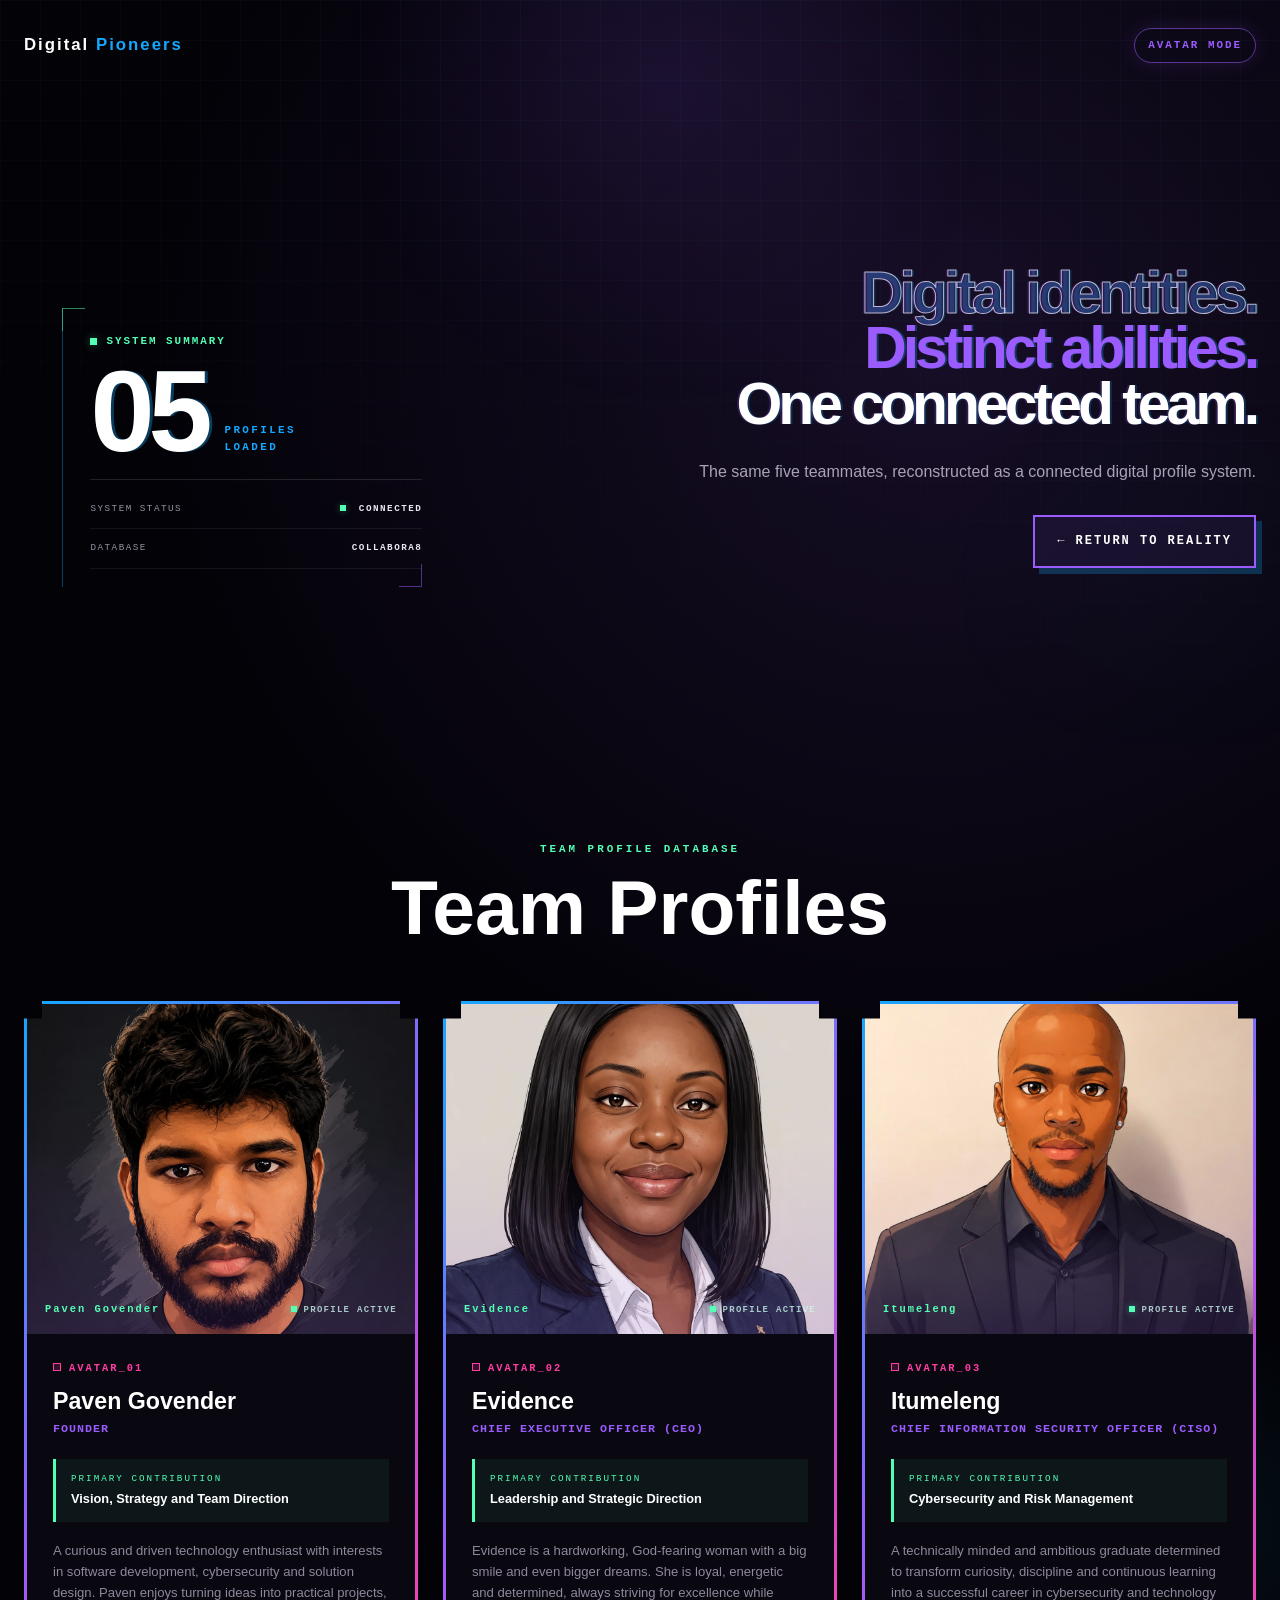
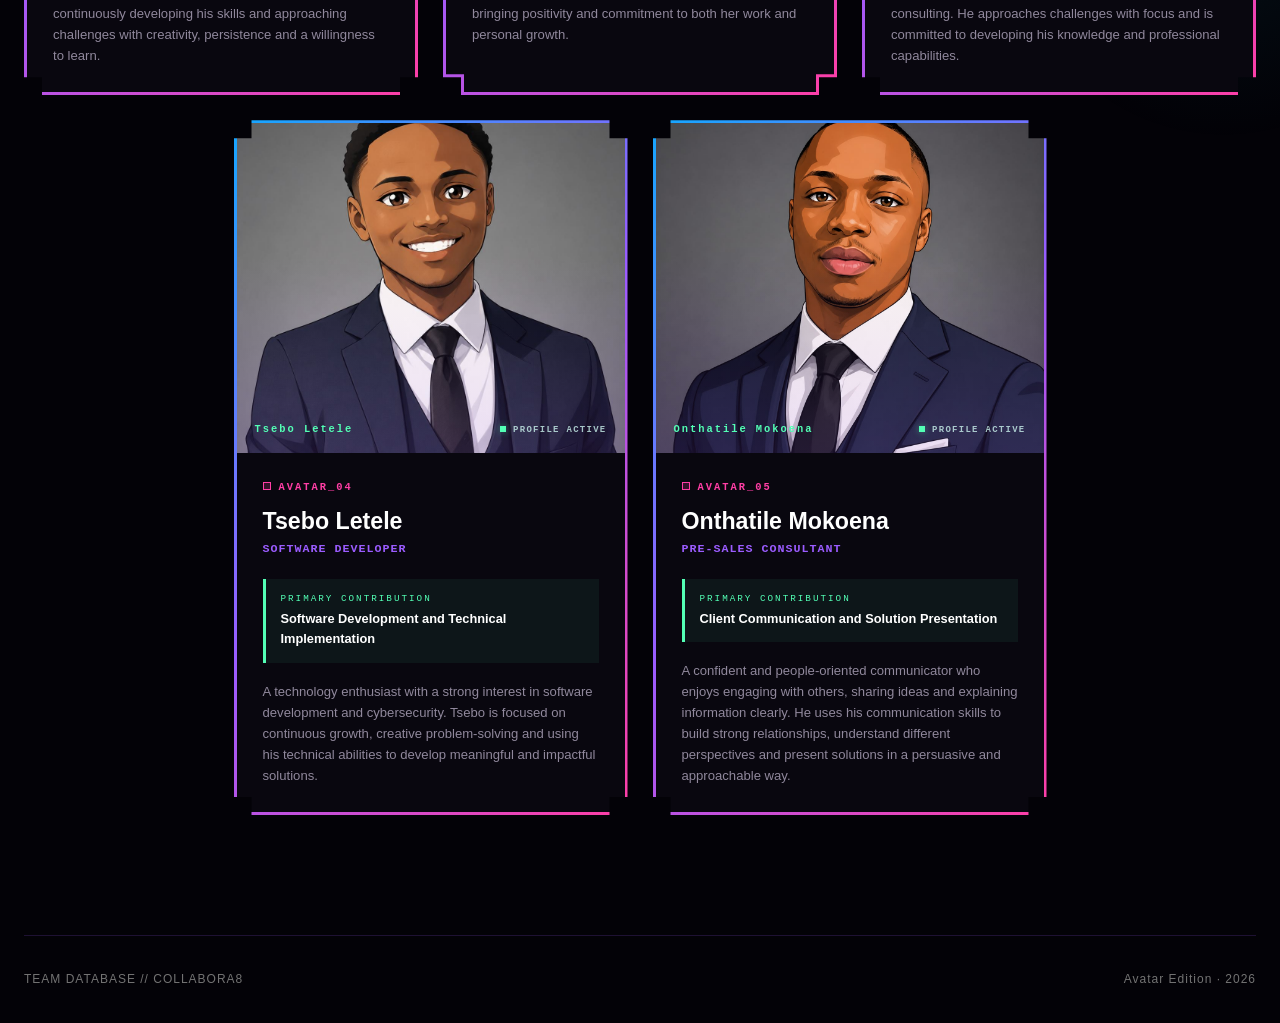
==== avatars.html @ 7c6e1146 "Add files via upload" ====
<!DOCTYPE html>
<html lang="en">
<head>
    <meta charset="UTF-8">
    <meta name="viewport" content="width=device-width, initial-scale=1.0">

    <script>
        (() => {
            document.documentElement.classList.add("js");

            try {
                const key = "collabora8:pixel-transition";
                const pending = JSON.parse(sessionStorage.getItem(key));
                const currentPath = decodeURIComponent(location.pathname)
                    .replace(/\\/g, "/")
                    .toLowerCase();
                const targetPath = decodeURIComponent(pending?.target || "")
                    .replace(/\\/g, "/")
                    .toLowerCase();
                const isFresh = Date.now() - pending.createdAt < 10000;

                if (isFresh && currentPath === targetPath) {
                    document.documentElement.classList.add("is-transition-arrival");
                }
            } catch (error) {
                // A normal page load does not need an arrival cover.
            }
        })();
    </script>

    <title>Our Team | Avatar World</title>

    <link rel="stylesheet" href="css/base.css">
    <link rel="stylesheet" href="css/avatar-team.css">
</head>

<body class="avatar-page">

    <div class="pixel-grid-background" aria-hidden="true"></div>

    <nav class="navbar avatar-navbar">
        <a class="brand" href="avatars.html">
            Digital <span>Pioneers</span>
        </a>

        <div class="mode-label avatar-mode-label">
            AVATAR MODE
        </div>
    </nav>

    <header class="avatar-hero">
        <aside class="avatar-system-panel" aria-label="Team profile system summary">
            <p class="avatar-system-text">
                <span aria-hidden="true"></span>
                SYSTEM SUMMARY
            </p>

            <div class="avatar-profile-count">
                <strong>05</strong>
                <p>PROFILES<br>LOADED</p>
            </div>

            <div class="avatar-system-records">
                <div>
                    <span>SYSTEM STATUS</span>
                    <strong>
                        <i aria-hidden="true"></i>
                        CONNECTED
                    </strong>
                </div>

                <div>
                    <span>DATABASE</span>
                    <strong>COLLABORA8</strong>
                </div>
            </div>
        </aside>

        <div class="avatar-hero-copy">
            <h1>
                <span class="avatar-heading-outline">Digital identities.</span>
                <span class="avatar-heading-colour">Distinct abilities.</span>
                <span class="avatar-heading-solid">One connected team.</span>
            </h1>

            <p class="avatar-introduction">
                The same five teammates, reconstructed as a connected digital
                profile system.
            </p>

            <a class="pixel-button page-transition" href="index.html">
                &larr; Return to Reality
            </a>
        </div>
    </header>

    <main>
        <section class="avatar-selection-section">
            <div class="selection-heading">
                <p>TEAM PROFILE DATABASE</p>
                <h2>Team Profiles</h2>
            </div>

            <div class="avatar-grid">

                <article class="avatar-card">
                    <div class="avatar-image-placeholder">
    <img
        src="images/avatars/Paven-AI.jpeg"
        alt="AI avatar of Paven Govender"
    >

    <span class="avatar-code">Paven Govender</span>
    <span class="avatar-status">Profile Active</span>
</div>

                    <div class="avatar-information">
                        <p class="player-number">AVATAR_01</p>
                        <h3>Paven Govender</h3>
                        <p class="avatar-role">Founder</p>

                        <div class="ability">
                            <span>PRIMARY CONTRIBUTION</span>
                            <strong>Vision, Strategy and Team Direction</strong>
                        </div>

                        <p class="avatar-description">
                            A curious and driven technology enthusiast with interests in
                            software development, cybersecurity and solution design. Paven
                            enjoys turning ideas into practical projects, continuously
                            developing his skills and approaching challenges with creativity,
                            persistence and a willingness to learn.
                        </p>
                    </div>
                </article>

                <article class="avatar-card">
                    <div class="avatar-image-placeholder">
    <img
        src="images/avatars/Evidence-AI.jpeg"
        alt="AI avatar of Evidence"
    >

    <span class="avatar-code">Evidence</span>
    <span class="avatar-status">Profile Active</span>
</div>

                    <div class="avatar-information">
                        <p class="player-number">AVATAR_02</p>
                        <h3>Evidence</h3>
                        <p class="avatar-role">Chief Executive Officer (CEO)</p>

                        <div class="ability">
                            <span>PRIMARY CONTRIBUTION</span>
                            <strong>Leadership and Strategic Direction</strong>
                        </div>

                        <p class="avatar-description">
                            Evidence is a hardworking, God-fearing woman with a big smile
                            and even bigger dreams. She is loyal, energetic and determined,
                            always striving for excellence while bringing positivity and
                            commitment to both her work and personal growth.
                        </p>
                    </div>
                </article>

                <article class="avatar-card">
                    <div class="avatar-image-placeholder">
    <img
        src="images/avatars/itu-AI.jpeg"
        alt="AI avatar of Itumeleng"
    >

    <span class="avatar-code">Itumeleng</span>
    <span class="avatar-status">Profile Active</span>
</div>

                    <div class="avatar-information">
                        <p class="player-number">AVATAR_03</p>
                        <h3>Itumeleng</h3>
                        <p class="avatar-role">Chief Information Security Officer (CISO)</p>

                        <div class="ability">
                            <span>PRIMARY CONTRIBUTION</span>
                            <strong>Cybersecurity and Risk Management</strong>
                        </div>

                        <p class="avatar-description">
                            A technically minded and ambitious graduate determined to
                            transform curiosity, discipline and continuous learning into a
                            successful career in cybersecurity and technology consulting.
                            He approaches challenges with focus and is committed to
                            developing his knowledge and professional capabilities.
                        </p>
                    </div>
                </article>

                <article class="avatar-card">
                    <div class="avatar-image-placeholder">
    <img
        src="images/avatars/Tsebo-AI.jpeg"
        alt="AI avatar of Tsebo Letele"
    >

    <span class="avatar-code">Tsebo Letele</span>
    <span class="avatar-status">Profile Active</span>
</div>

                    <div class="avatar-information">
                        <p class="player-number">AVATAR_04</p>
                        <h3>Tsebo Letele</h3>
                        <p class="avatar-role">Software Developer</p>

                        <div class="ability">
                            <span>PRIMARY CONTRIBUTION</span>
                            <strong>Software Development and Technical Implementation</strong>
                        </div>

                        <p class="avatar-description">
                            A technology enthusiast with a strong interest in software
                            development and cybersecurity. Tsebo is focused on continuous
                            growth, creative problem-solving and using his technical abilities
                            to develop meaningful and impactful solutions.
                        </p>
                    </div>
                </article>

                <article class="avatar-card">
                    <div class="avatar-image-placeholder">
    <img
        src="images/avatars/Onta - AI.jpeg"
        alt="AI avatar of Onthatile Mokoena"
    >

    <span class="avatar-code">Onthatile Mokoena</span>
    <span class="avatar-status">Profile Active</span>
</div>

                    <div class="avatar-information">
                        <p class="player-number">AVATAR_05</p>
                        <h3>Onthatile Mokoena</h3>
                        <p class="avatar-role">Pre-Sales Consultant</p>

                        <div class="ability">
                            <span>PRIMARY CONTRIBUTION</span>
                            <strong>Client Communication and Solution Presentation</strong>
                        </div>

                        <p class="avatar-description">
                            A confident and people-oriented communicator who enjoys engaging
                            with others, sharing ideas and explaining information clearly. He
                            uses his communication skills to build strong relationships,
                            understand different perspectives and present solutions in a
                            persuasive and approachable way.
                        </p>
                    </div>
                </article>

            </div>
        </section>
    </main>

    <footer class="avatar-footer">
        <p>TEAM DATABASE // COLLABORA8</p>
        <p>Avatar Edition &middot; 2026</p>
    </footer>

    <script src="js/transition.js"></script>
</body>
</html>
---- css/base.css ----
:root {
    --black: #000000;
    --almost-black: #070707;
    --panel-black: #0d0d0d;

    --white: #ffffff;
    --light-grey: #c6c6c6;
    --dark-grey: #737373;

    --blue: #14a8ff;
    --deep-blue: #005eff;
    --purple: #9b5cff;
    --pink: #ff3ea5;

    --page-width: 1240px;
}

* {
    box-sizing: border-box;
    margin: 0;
    padding: 0;
}

html {
    scroll-behavior: smooth;

    background: var(--black);
}

body {
    min-height: 100vh;
    overflow-x: hidden;

    background: var(--black);
    color: var(--white);

    font-family: Arial, Helvetica, sans-serif;
    line-height: 1.6;
}

a {
    color: inherit;
    text-decoration: none;
}

button,
a {
    -webkit-tap-highlight-color: transparent;
}

a:focus-visible,
button:focus-visible {
    outline: 3px solid var(--white);
    outline-offset: 4px;
}

.navbar {
    position: relative;
    z-index: 20;

    display: flex;
    align-items: center;
    justify-content: space-between;

    width: min(var(--page-width), calc(100% - 48px));
    margin: 0 auto;
    padding: 28px 0;
}

.brand {
    font-size: 1.05rem;
    font-weight: 900;
    letter-spacing: 2px;
}

.brand span {
    color: var(--blue);
}

.mode-label {
    padding: 8px 13px;

    border: 1px solid rgba(255, 255, 255, 0.22);
    border-radius: 100px;

    color: var(--light-grey);

    font-size: 0.68rem;
    font-weight: 800;
    letter-spacing: 2px;
}

.eyebrow {
    color: var(--blue);

    font-size: 0.72rem;
    font-weight: 800;
    letter-spacing: 4px;
}

.primary-button {
    display: inline-flex;
    align-items: center;
    gap: 20px;

    padding: 15px 22px;

    border: 1px solid var(--blue);
    border-radius: 4px;

    background: var(--blue);
    color: var(--black);

    font-size: 0.82rem;
    font-weight: 900;
    letter-spacing: 1.5px;
    text-transform: uppercase;

    transition:
        transform 180ms ease,
        box-shadow 180ms ease;
}

.primary-button:hover {
    transform: translateY(-3px);

    box-shadow:
        0 0 30px rgba(20, 168, 255, 0.4);
}

footer {
    display: flex;
    justify-content: space-between;

    width: min(var(--page-width), calc(100% - 48px));
    margin: 0 auto;
    padding: 34px 0;

    border-top: 1px solid #1c1c1c;

    color: var(--dark-grey);

    font-size: 0.75rem;
    letter-spacing: 1px;
}

/* Pixel page transition */

html.is-transition-arrival body > :not(.pixel-transition) {
    visibility: hidden;
}

html.is-transition-arrival::before {
    content: "";

    position: fixed;
    z-index: 9998;
    inset: 0;

    background-color: #050813;
    background-image:
        linear-gradient(rgba(80, 123, 163, 0.045) 1px, transparent 1px),
        linear-gradient(90deg, rgba(80, 123, 163, 0.045) 1px, transparent 1px);
    background-size: clamp(54px, 5vw, 78px) clamp(54px, 5vw, 78px);

    pointer-events: none;
}

html.is-transitioning,
html.is-transitioning body {
    overflow: hidden;
}

html.is-transitioning .page-transition {
    pointer-events: none;
}

.pixel-transition {
    position: fixed;
    z-index: 9999;
    inset: 0;

    display: grid;
    grid-template-columns: repeat(var(--pixel-columns), var(--pixel-size));
    grid-template-rows: repeat(var(--pixel-rows), var(--pixel-size));

    width: 100vw;
    height: 100dvh;
    overflow: hidden;

    pointer-events: none;

    background: transparent;
}

.pixel-transition span {
    width: calc(var(--pixel-size) + 1px);
    height: calc(var(--pixel-size) + 1px);

    background: var(--pixel-colour, #050711);
    opacity: 0;
    transform: scale(0.35);
}

.pixel-transition.is-active {
    pointer-events: auto;
}

.pixel-transition.is-revealing span {
    opacity: 1;
    transform: scale(1.03);
}

.pixel-transition.is-covering span {
    animation: pixel-cover 110ms steps(3, end) var(--pixel-delay) both;
}

.pixel-transition.is-revealing.is-active span {
    animation: pixel-reveal 120ms steps(3, end) var(--pixel-delay) both;
}

@keyframes pixel-cover {
    0% {
        opacity: 0;
        transform: scale(0.35);

        background: var(--pixel-edge-colour, #176ca8);
    }

    34% {
        opacity: 1;
        transform: scale(1.03);

        background: var(--pixel-edge-colour, #176ca8);
    }

    100% {
        opacity: 1;
        transform: scale(1.03);

        background: var(--pixel-colour, #050711);
    }
}

@keyframes pixel-reveal {
    0% {
        opacity: 1;
        transform: scale(1.03);

        background: var(--pixel-colour, #050711);
    }

    30%,
    62% {
        opacity: 1;
        transform: scale(1.03);

        background: var(--pixel-edge-colour, #176ca8);
    }

    100% {
        opacity: 0;
        transform: scale(0.35);

        background: var(--pixel-edge-colour, #176ca8);
    }
}

@media (max-width: 700px) {
    .navbar,
    footer {
        width: min(100% - 30px, var(--page-width));
    }

    footer {
        flex-direction: column;
        gap: 8px;

        text-align: center;
    }

}

@media (prefers-reduced-motion: reduce) {
    *,
    *::before,
    *::after {
        scroll-behavior: auto !important;
        animation-duration: 0.01ms !important;
        animation-iteration-count: 1 !important;
        transition-duration: 0.01ms !important;
    }

    .pixel-transition span {
        animation-delay: 0ms !important;
    }
}
---- css/avatar-team.css ----
.avatar-page {
    position: relative;
    isolation: isolate;

    background:
        radial-gradient(
            circle at 73% 13%,
            rgba(122, 76, 205, 0.16),
            transparent 32%
        ),
        #030207;

    font-family: Arial, Helvetica, sans-serif;
}

.pixel-grid-background {
    position: fixed;
    z-index: 0;
    inset: -40px 0;

    overflow: hidden;

    background-image:
        linear-gradient(
            rgba(66, 172, 235, 0.045) 1px,
            transparent 1px
        ),
        linear-gradient(
            90deg,
            rgba(66, 172, 235, 0.045) 1px,
            transparent 1px
        );

    background-size: 40px 40px;

    -webkit-mask-image:
        linear-gradient(
            to bottom,
            black,
            transparent 85%
        );
    mask-image:
        linear-gradient(
            to bottom,
            black,
            transparent 85%
        );

    pointer-events: none;

    animation: grid-drift 20s linear infinite;
}

.pixel-grid-background::before {
    content: "";

    position: absolute;
    inset: 0;

    background:
        radial-gradient(
            circle at 52% 13%,
            rgba(135, 78, 231, 0.14),
            transparent 30%
        ),
        radial-gradient(
            circle at 92% 67%,
            rgba(29, 198, 208, 0.08),
            transparent 18%
        );
}

.pixel-grid-background::after {
    content: "";

    position: absolute;
    top: -24vh;
    right: 0;
    left: 0;

    height: 20vh;

    background:
        linear-gradient(
            to bottom,
            transparent,
            rgba(74, 190, 238, 0.035),
            transparent
        );

    animation: background-system-scan 8s linear infinite;
}

.ai-neural-field {
    position: fixed;
    z-index: 0;
    inset: 0;

    overflow: hidden;

    pointer-events: none;
}

.ai-neural-field::before {
    content: "";

    position: absolute;
    top: 90px;
    right: 2vw;

    width: min(52vw, 760px);
    aspect-ratio: 1.55;

    background:
        radial-gradient(circle at 12% 61%, rgba(76, 220, 241, 0.8) 0 2px, transparent 3px),
        radial-gradient(circle at 28% 32%, rgba(156, 92, 255, 0.78) 0 2px, transparent 3px),
        radial-gradient(circle at 46% 53%, rgba(76, 220, 241, 0.72) 0 2px, transparent 3px),
        radial-gradient(circle at 63% 22%, rgba(156, 92, 255, 0.68) 0 2px, transparent 3px),
        radial-gradient(circle at 76% 58%, rgba(76, 220, 241, 0.66) 0 2px, transparent 3px),
        radial-gradient(circle at 91% 38%, rgba(156, 92, 255, 0.72) 0 2px, transparent 3px);

    opacity: 0.42;
    filter: drop-shadow(0 0 6px rgba(84, 185, 255, 0.34));
}

.ai-neural-field::after {
    content: "";

    position: absolute;
    top: 118px;
    right: 3vw;

    width: min(49vw, 720px);
    aspect-ratio: 1.7;

    background:
        linear-gradient(27deg, transparent 35%, rgba(69, 196, 231, 0.08) 35.2%, rgba(69, 196, 231, 0.08) 35.5%, transparent 35.7%),
        linear-gradient(151deg, transparent 51%, rgba(155, 92, 255, 0.075) 51.2%, rgba(155, 92, 255, 0.075) 51.5%, transparent 51.7%),
        linear-gradient(8deg, transparent 67%, rgba(69, 196, 231, 0.065) 67.2%, rgba(69, 196, 231, 0.065) 67.5%, transparent 67.7%);

    -webkit-mask-image: radial-gradient(ellipse, black 5%, transparent 73%);
    mask-image: radial-gradient(ellipse, black 5%, transparent 73%);
}

.avatar-page > nav,
.avatar-page > header,
.avatar-page > main,
.avatar-page > footer {
    position: relative;
    z-index: 1;
}

@keyframes grid-drift {
    to {
        background-position: 40px 40px;
    }
}

@keyframes background-system-scan {
    0% {
        opacity: 0;
        transform: translateY(0);
    }

    10%,
    80% {
        opacity: 1;
    }

    100% {
        opacity: 0;
        transform: translateY(145vh);
    }
}

.avatar-mode-label {
    border-color: rgba(155, 92, 255, 0.55);
    color: var(--purple);

    box-shadow:
        0 0 20px rgba(155, 92, 255, 0.15);

    font-family: "Courier New", Courier, monospace;
}

.avatar-hero {
    display: grid;
    grid-template-columns: minmax(250px, 0.38fr) minmax(0, 0.62fr);
    align-items: center;
    gap: clamp(45px, 7vw, 100px);

    width: min(var(--page-width), calc(100% - 48px));
    min-height: 680px;
    margin: 0 auto;
    padding: 80px 0 110px;
}

.avatar-system-panel {
    position: relative;

    width: min(100%, 360px);
    margin: 62px 0 0 clamp(20px, 3vw, 42px);
    padding: 25px 0 18px 27px;

    border-left: 1px solid rgba(20, 168, 255, 0.36);
}

.avatar-system-panel::before,
.avatar-system-panel::after {
    content: "";

    position: absolute;

    width: 22px;
    height: 22px;

    pointer-events: none;
}

.avatar-system-panel::before {
    top: 0;
    left: -1px;

    border-top: 1px solid rgba(83, 255, 181, 0.52);
    border-left: 1px solid rgba(83, 255, 181, 0.52);
}

.avatar-system-panel::after {
    right: 0;
    bottom: 0;

    border-right: 1px solid rgba(155, 92, 255, 0.5);
    border-bottom: 1px solid rgba(155, 92, 255, 0.5);
}

.avatar-hero-copy {
    display: flex;
    flex-direction: column;
    align-items: flex-end;

    min-width: 0;
}

.avatar-system-text {
    display: flex;
    align-items: center;
    gap: 9px;

    margin-bottom: 18px;

    color: #53ffb5;

    font-size: 0.68rem;
    font-weight: 900;
    letter-spacing: 2px;

    font-family: "Courier New", Courier, monospace;
}

.avatar-system-text > span {
    width: 7px;
    height: 7px;

    background: #53ffb5;

    box-shadow: 0 0 8px rgba(83, 255, 181, 0.38);

    animation: status-pulse 2.4s steps(2, end) infinite;
}

.ai-engine-status {
    display: flex;
    align-items: center;
    gap: 13px;

    margin: 0 0 24px;
    padding: 10px 12px;

    border: 1px solid rgba(108, 186, 242, 0.17);
    background:
        linear-gradient(90deg, rgba(20, 168, 255, 0.07), rgba(155, 92, 255, 0.04));
}

.ai-engine-status p {
    display: flex;
    flex-direction: column;
    gap: 3px;
}

.ai-engine-status p span,
.ai-engine-status p strong {
    font-family: "Courier New", Courier, monospace;
    letter-spacing: 1.4px;
}

.ai-engine-status p span {
    color: #8f879b;
    font-size: 0.52rem;
}

.ai-engine-status p strong {
    color: #dcd7e6;
    font-size: 0.59rem;
}

.ai-core-mark {
    position: relative;

    flex: 0 0 34px;

    width: 34px;
    height: 34px;

    border: 1px solid rgba(89, 220, 239, 0.45);
    border-radius: 50%;

    box-shadow:
        inset 0 0 12px rgba(20, 168, 255, 0.12),
        0 0 12px rgba(155, 92, 255, 0.1);
}

.ai-core-mark::before,
.ai-core-mark::after {
    content: "";

    position: absolute;
    inset: 7px;

    border: 1px solid rgba(155, 92, 255, 0.48);
    border-radius: 50%;
}

.ai-core-mark::after {
    inset: 14px;

    border: 0;
    background: #53ffb5;

    box-shadow: 0 0 7px rgba(83, 255, 181, 0.55);
}

.ai-core-mark i {
    position: absolute;
    z-index: 2;

    width: 4px;
    height: 4px;

    background: #4cdcf1;

    box-shadow: 0 0 5px rgba(76, 220, 241, 0.6);
}

.ai-core-mark i:nth-child(1) {
    top: 2px;
    left: 15px;
}

.ai-core-mark i:nth-child(2) {
    right: 1px;
    bottom: 8px;
}

.ai-core-mark i:nth-child(3) {
    bottom: 5px;
    left: 3px;
}

.avatar-profile-count {
    display: flex;
    align-items: flex-end;
    gap: 18px;

    padding-bottom: 23px;

    border-bottom: 1px solid rgba(255, 255, 255, 0.12);
}

.avatar-profile-count strong {
    color: var(--white);

    font-size: clamp(5.8rem, 9vw, 8.2rem);
    font-weight: 900;
    line-height: 0.76;
    letter-spacing: -6px;

    text-shadow: 3px 0 0 rgba(20, 168, 255, 0.35);
}

.avatar-profile-count p {
    color: var(--blue);

    font-family: "Courier New", Courier, monospace;
    font-size: 0.68rem;
    font-weight: 900;
    line-height: 1.55;
    letter-spacing: 2.4px;
}

.avatar-system-records {
    margin-top: 10px;
}

.avatar-system-records > div {
    display: flex;
    align-items: center;
    justify-content: space-between;
    gap: 20px;

    padding: 12px 0;

    border-bottom: 1px solid rgba(255, 255, 255, 0.07);
}

.avatar-system-records span,
.avatar-system-records strong {
    font-family: "Courier New", Courier, monospace;
    font-size: 0.58rem;
    letter-spacing: 1.5px;
}

.avatar-system-records span {
    color: #9891a2;
}

.avatar-system-records strong {
    color: #ebe5f2;
}

.avatar-system-records i {
    display: inline-block;

    width: 6px;
    height: 6px;
    margin-right: 6px;

    background: #53ffb5;

    box-shadow: 0 0 7px rgba(83, 255, 181, 0.35);
}

.avatar-hero h1 {
    width: 100%;
    max-width: 820px;

    font-size: clamp(2.8rem, 4.6vw, 4.6rem);
    line-height: 0.94;
    letter-spacing: -4px;
    text-align: right;

    text-shadow:
        2px 0 0 rgba(20, 168, 255, 0.22),
        -2px 0 0 rgba(155, 92, 255, 0.2);
}

.js .avatar-page:not(.avatar-interface-ready) .avatar-system-panel,
.js .avatar-page:not(.avatar-interface-ready) .avatar-system-text,
.js .avatar-page:not(.avatar-interface-ready) .avatar-hero h1,
.js .avatar-page:not(.avatar-interface-ready) .avatar-introduction,
.js .avatar-page:not(.avatar-interface-ready) .pixel-button,
.js .avatar-page:not(.avatar-interface-ready) .selection-heading,
.js .avatar-page:not(.avatar-interface-ready) .avatar-card {
    opacity: 0;
}

.avatar-interface-ready .avatar-system-text {
    animation: interface-line-load 220ms steps(3, end) both;
}

.avatar-interface-ready .avatar-system-panel {
    animation: system-panel-load 300ms ease both;
}

.avatar-interface-ready .avatar-hero h1 {
    animation:
        heading-load 420ms 100ms steps(4, end) both,
        heading-signal 10s 2.2s steps(2, end) infinite;
}

.avatar-interface-ready .avatar-introduction,
.avatar-interface-ready .pixel-button {
    animation: interface-content-load 350ms 270ms ease both;
}

.avatar-interface-ready .pixel-button {
    animation-delay: 340ms;
}

.avatar-interface-ready .selection-heading {
    animation: interface-content-load 330ms 420ms ease both;
}

@keyframes interface-line-load {
    0% {
        opacity: 0;
        transform: translateY(4px);
    }

    100% {
        opacity: 1;
        transform: translateY(0);
    }
}

@keyframes system-panel-load {
    from {
        opacity: 0;
        transform: translate(-7px, 5px);
    }

    to {
        opacity: 1;
        transform: translate(0);
    }
}

@keyframes heading-load {
    0% {
        opacity: 0;
        transform: translate(2px, 3px);
    }

    45% {
        opacity: 1;
        transform: translate(-2px, 0);
    }

    100% {
        opacity: 1;
        transform: translate(0);
    }
}

@keyframes interface-content-load {
    from {
        opacity: 0;
        transform: translateY(7px);
    }

    to {
        opacity: 1;
        transform: translateY(0);
    }
}

@keyframes heading-signal {
    0%,
    77%,
    81%,
    100% {
        filter: none;
        transform: translate(0);
    }

    78% {
        filter: drop-shadow(2px 0 rgba(20, 168, 255, 0.35));
        transform: translateX(1px);
    }

    79% {
        filter: drop-shadow(-2px 0 rgba(155, 92, 255, 0.32));
        transform: translateX(-1px);
    }
}

.avatar-hero h1 > span {
    display: block;
}

.avatar-heading-outline {
    color: transparent;

    -webkit-text-stroke: 1px rgba(224, 216, 239, 0.82);
}

.avatar-heading-colour {
    color: var(--purple);

    text-shadow:
        2px 0 0 rgba(20, 168, 255, 0.28);
}

.avatar-heading-solid {
    color: var(--white);
}

.avatar-heading-outline,
.avatar-heading-colour,
.avatar-heading-solid {
    text-wrap: balance;
}

.avatar-introduction {
    max-width: 580px;
    margin: 28px 0 30px auto;

    color: #aaa2b7;

    text-align: right;
}

.pixel-button {
    position: relative;

    display: inline-block;

    padding: 15px 22px;

    border: 2px solid var(--purple);

    background: rgba(155, 92, 255, 0.08);
    color: var(--white);

    font-size: 0.75rem;
    font-weight: 900;
    letter-spacing: 2px;
    text-transform: uppercase;

    font-family: "Courier New", Courier, monospace;

    box-shadow:
        6px 6px 0 rgba(20, 168, 255, 0.25);

    transition:
        transform 120ms steps(2, end),
        box-shadow 120ms steps(2, end);
}

.pixel-button:hover {
    transform: translate(4px, 4px);

    box-shadow:
        2px 2px 0 rgba(20, 168, 255, 0.25);
}

.avatar-selection-section {
    position: relative;

    width: min(var(--page-width), calc(100% - 48px));
    margin: 0 auto;
    padding: 70px 0 120px;
}

.avatar-selection-section::before {
    content: "";

    position: absolute;
    z-index: -1;
    top: 30%;
    right: -15vw;

    width: 35vw;
    height: 35vw;

    background:
        radial-gradient(
            circle,
            rgba(26, 183, 205, 0.075),
            transparent 68%
        );

    pointer-events: none;
}

.selection-heading {
    margin-bottom: 55px;

    text-align: center;
}

.selection-heading p {
    margin-bottom: 10px;

    color: #53ffb5;

    font-size: 0.68rem;
    font-weight: 900;
    letter-spacing: 3px;

    font-family: "Courier New", Courier, monospace;
}

.selection-heading h2 {
    font-size: clamp(2.5rem, 6vw, 5rem);
    line-height: 1;
}

.avatar-grid {
    display: grid;
    grid-template-columns: repeat(6, 1fr);
    gap: 25px;
}

.avatar-card {
    position: relative;
    grid-column: span 2;

    --card-entry-delay: 500ms;

    padding: 3px;

    background:
        linear-gradient(
            135deg,
            var(--blue),
            var(--purple),
            var(--pink)
        );

    clip-path:
        polygon(
            0 18px,
            18px 18px,
            18px 0,
            calc(100% - 18px) 0,
            calc(100% - 18px) 18px,
            100% 18px,
            100% calc(100% - 18px),
            calc(100% - 18px) calc(100% - 18px),
            calc(100% - 18px) 100%,
            18px 100%,
            18px calc(100% - 18px),
            0 calc(100% - 18px)
        );

    transition:
        transform 180ms steps(3, end),
        filter 180ms linear;

    animation: card-record-load 320ms var(--card-entry-delay) ease-out both;
}

.avatar-card:nth-child(4) {
    grid-column: 2 / span 2;
}

.avatar-card:nth-child(5) {
    grid-column: 4 / span 2;
}

.avatar-card:nth-child(2) {
    --card-entry-delay: 560ms;
}

.avatar-card:nth-child(3) {
    --card-entry-delay: 620ms;
}

.avatar-card:nth-child(4) {
    --card-entry-delay: 680ms;
}

.avatar-card:nth-child(5) {
    --card-entry-delay: 740ms;
}

@keyframes card-record-load {
    from {
        opacity: 0;
        translate: 0 12px;
    }

    to {
        opacity: 1;
        translate: 0 0;
    }
}

.avatar-card:hover {
    z-index: 2;

    transform: translateY(-6px) scale(1.01);

    filter:
        drop-shadow(0 0 20px rgba(93, 116, 232, 0.38));

}

.avatar-card::after {
    content: "";

    position: absolute;
    inset: 3px;

    background: #09070f;

    clip-path: inherit;
}

.avatar-card::before {
    content: "";

    position: absolute;
    z-index: 4;
    top: 2px;
    left: 0;

    width: 30%;
    height: 2px;

    background:
        linear-gradient(
            90deg,
            transparent,
            rgba(72, 213, 239, 0.9),
            transparent
        );

    opacity: 0;
    pointer-events: none;
    transform: translateX(-110%);
}

.avatar-card:hover::before {
    animation: card-border-scan 700ms ease-out 1;
}

@keyframes card-border-scan {
    0% {
        opacity: 0;
        transform: translateX(-110%);
    }

    25% {
        opacity: 0.75;
    }

    100% {
        opacity: 0;
        transform: translateX(440%);
    }
}

.avatar-image-placeholder,
.avatar-information {
    position: relative;
    z-index: 2;
}

.avatar-image-placeholder {
    display: flex;
    align-items: center;
    justify-content: center;

    height: 330px;
    overflow: hidden;

    background:
        repeating-linear-gradient(
            0deg,
            rgba(255, 255, 255, 0.025) 0,
            rgba(255, 255, 255, 0.025) 1px,
            transparent 1px,
            transparent 5px
        );

    box-shadow:
        inset 12px 0 0 -11px rgba(79, 192, 234, 0.34),
        inset -12px 0 0 -11px rgba(139, 84, 221, 0.3);
}

.avatar-image-placeholder::before {
    content: "";

    position: absolute;
    z-index: 3;
    inset: 0;

    background:
        linear-gradient(
            to bottom,
            transparent 40%,
            rgba(155, 92, 255, 0.15)
        );

    pointer-events: none;
}

.avatar-image-placeholder::after {
    content: "";

    position: absolute;
    z-index: 5;
    top: -2px;
    right: 0;
    left: 0;

    height: 2px;

    background: rgba(77, 239, 221, 0.42);

    box-shadow: 0 0 9px rgba(77, 239, 221, 0.22);

    opacity: 0;
    pointer-events: none;

    animation: avatar-image-scan 5.5s linear infinite;
}

.avatar-image-placeholder img {
    position: relative;
    z-index: 2;

    display: block;

    width: 100%;
    height: 100%;

    object-fit: cover;
    object-position: center;

    image-rendering: auto;

    transition:
        filter 200ms ease,
        transform 220ms ease;
}

.avatar-card:nth-child(2) .avatar-image-placeholder::after {
    animation-delay: -1.1s;
}

.avatar-card:nth-child(3) .avatar-image-placeholder::after {
    animation-delay: -2.2s;
}

.avatar-card:nth-child(4) .avatar-image-placeholder::after {
    animation-delay: -3.3s;
}

.avatar-card:nth-child(5) .avatar-image-placeholder::after {
    animation-delay: -4.4s;
}

@keyframes avatar-image-scan {
    0% {
        opacity: 0;
        transform: translateY(0);
    }

    7% {
        opacity: 0.5;
    }

    34% {
        opacity: 0;
        transform: translateY(330px);
    }

    100% {
        opacity: 0;
        transform: translateY(330px);
    }
}

.avatar-card:hover .avatar-image-placeholder img {
    transform: scale(1.015);

    animation: avatar-hover-signal 280ms steps(3, end) 1;
}

.avatar-card:hover .avatar-image-placeholder::after {
    animation: avatar-hover-scan 650ms ease-out 1;
}

@keyframes avatar-hover-scan {
    0% {
        opacity: 0;
        transform: translateY(0);
    }

    18% {
        opacity: 0.48;
    }

    100% {
        opacity: 0;
        transform: translateY(330px);
    }
}

@keyframes avatar-hover-signal {
    0%,
    100% {
        clip-path: inset(0);
        filter: none;
        transform: translateX(0) scale(1.015);
    }

    35% {
        clip-path: inset(8% 0 46% 0);
        filter: saturate(1.12) contrast(1.05);
        transform: translateX(2px) scale(1.015);
    }

    65% {
        clip-path: inset(48% 0 7% 0);
        transform: translateX(-2px) scale(1.015);
    }
}

.pixel-face {
    position: relative;
    z-index: 2;

    width: 170px;
    height: 220px;

    opacity: 0.28;
}

.pixel-hair {
    position: absolute;
    top: 15px;
    left: 35px;

    width: 100px;
    height: 35px;

    background: var(--purple);

    box-shadow:
        -15px 15px 0 var(--purple),
        100px 15px 0 var(--purple);
}

.pixel-face::before {
    content: "";

    position: absolute;
    top: 50px;
    left: 35px;

    width: 100px;
    height: 95px;

    background: var(--white);
}

.pixel-eye {
    position: absolute;
    z-index: 3;
    top: 82px;

    width: 15px;
    height: 15px;

    background: #030207;
}

.pixel-eye-left {
    left: 55px;
}

.pixel-eye-right {
    right: 55px;
}

.pixel-neck {
    position: absolute;
    top: 145px;
    left: 70px;

    width: 30px;
    height: 30px;

    background: var(--white);
}

.pixel-shirt {
    position: absolute;
    bottom: 0;
    left: 20px;

    width: 130px;
    height: 65px;

    background: var(--blue);

    box-shadow:
        -20px 20px 0 var(--blue),
        20px 20px 0 var(--blue);
}

.avatar-code {
    position: absolute;
    z-index: 4;
    bottom: 16px;
    left: 18px;

    color: #53ffb5;

    font-size: 0.65rem;
    font-weight: 900;
    letter-spacing: 2px;

    font-family: "Courier New", Courier, monospace;
}

.avatar-ai-tag {
    position: absolute;
    z-index: 4;
    top: 15px;
    left: 17px;

    padding: 6px 8px 5px 9px;

    border-left: 1px solid rgba(76, 220, 241, 0.82);
    background: rgba(4, 8, 18, 0.62);
    color: rgba(218, 245, 250, 0.82);

    font-family: "Courier New", Courier, monospace;
    font-size: 0.5rem;
    font-weight: 900;
    letter-spacing: 1.5px;

    -webkit-backdrop-filter: blur(4px);
    backdrop-filter: blur(4px);
}

.avatar-ai-tag::before {
    content: "";

    display: inline-block;

    width: 4px;
    height: 4px;
    margin-right: 6px;

    border: 1px solid #9b5cff;
    transform: rotate(45deg);
}

.avatar-status {
    position: absolute;
    z-index: 4;
    right: 18px;
    bottom: 16px;

    color: rgba(205, 246, 240, 0.78);

    font-family: "Courier New", Courier, monospace;
    font-size: 0.56rem;
    font-weight: 700;
    letter-spacing: 1.3px;
    text-transform: uppercase;
}

.avatar-status::before {
    content: "";

    display: inline-block;

    width: 6px;
    height: 6px;
    margin-right: 7px;

    background: #53ffb5;

    box-shadow: 0 0 7px rgba(83, 255, 181, 0.45);

    animation: status-pulse 2.4s steps(2, end) infinite;
}

@keyframes status-pulse {
    50% {
        opacity: 0.4;
    }
}

.avatar-information {
    padding: 26px;

    background: #09070f;
}

.player-number {
    margin-bottom: 7px;

    color: var(--pink);

    font-size: 0.65rem;
    font-weight: 900;
    letter-spacing: 2px;

    font-family: "Courier New", Courier, monospace;
}

.player-number::before {
    content: "";

    display: inline-block;

    width: 6px;
    height: 6px;
    margin-right: 8px;

    border: 1px solid currentColor;

    background: rgba(255, 62, 165, 0.18);
}

.avatar-information h3 {
    font-size: 1.45rem;

    transition: color 180ms ease;
}

.avatar-role {
    margin-bottom: 20px;

    color: var(--purple);

    font-size: 0.73rem;
    font-weight: 900;
    letter-spacing: 1px;
    text-transform: uppercase;

    font-family: "Courier New", Courier, monospace;

    transition: color 180ms ease;
}

.ability {
    padding: 13px 15px;
    margin-bottom: 18px;

    border-left: 3px solid #53ffb5;

    background: rgba(83, 255, 181, 0.06);

    transition:
        background-color 180ms ease,
        box-shadow 180ms ease;
}

.ability span,
.ability strong {
    display: block;
}

.ability span {
    color: #53ffb5;

    font-size: 0.58rem;
    letter-spacing: 2px;

    font-family: "Courier New", Courier, monospace;
}

.ability strong {
    margin-top: 2px;

    font-size: 0.8rem;
}

.avatar-description {
    color: #90889c;
    font-size: 0.82rem;
}

.avatar-card:hover .avatar-information h3 {
    color: #ffffff;
}

.avatar-card:hover .avatar-role {
    color: #b887ff;
}

.avatar-card:hover .ability {
    background: rgba(83, 255, 181, 0.085);

    box-shadow: 0 0 18px rgba(83, 255, 181, 0.07);
}

.avatar-footer {
    border-color: rgba(155, 92, 255, 0.18);
}

@media (max-width: 950px) {
    .avatar-grid {
        grid-template-columns: repeat(2, 1fr);
    }

    .avatar-card,
    .avatar-card:nth-child(4),
    .avatar-card:nth-child(5) {
        grid-column: auto;
    }

    .avatar-card:last-child {
        grid-column: 1 / -1;
        width: calc(50% - 12px);
        justify-self: center;
    }
}

@media (max-width: 820px) {
    .avatar-hero {
        grid-template-columns: 1fr;
        gap: 58px;

        width: min(100% - 48px, var(--page-width));
        min-height: auto;
        padding: 70px 0 110px;
    }

    .avatar-system-panel {
        width: min(100%, 310px);
        margin: 0;
    }

    .avatar-hero-copy {
        width: 100%;
    }

    .avatar-hero h1 {
        max-width: 680px;

        font-size: clamp(2.8rem, 8.2vw, 4.4rem);
    }
}

@media (max-width: 650px) {
    .avatar-selection-section {
        width: min(100% - 30px, var(--page-width));
    }

    .avatar-selection-section::before {
        right: 0;
    }

    .avatar-hero {
        width: min(100% - 30px, var(--page-width));
        min-height: auto;
        padding: 60px 0 100px;
    }

    .avatar-hero h1 {
        font-size: clamp(2.55rem, 12vw, 3.7rem);
        letter-spacing: -3px;
    }

    .avatar-system-panel {
        width: min(100%, 290px);
        padding-left: 18px;
    }

    .avatar-profile-count strong {
        font-size: 5.2rem;
    }

    .avatar-introduction {
        max-width: 360px;
    }

    .avatar-grid {
        grid-template-columns: 1fr;
    }

    .avatar-card,
    .avatar-card:last-child {
        grid-column: auto;
        width: 100%;
    }

    .pixel-grid-background {
        opacity: 0.65;
    }

    .ai-neural-field {
        opacity: 0.48;
    }

    .pixel-button {
        min-height: 48px;
        padding: 15px 20px;
    }

}

@media (prefers-reduced-motion: reduce) {
    .pixel-grid-background,
    .pixel-grid-background::after,
    .ai-neural-field,
    .avatar-system-panel,
    .avatar-system-text > span,
    .avatar-card,
    .avatar-image-placeholder::after,
    .avatar-status::before,
    .avatar-interface-ready .avatar-hero h1 {
        animation: none !important;
    }

    .js .avatar-page:not(.avatar-interface-ready) .avatar-system-panel,
    .js .avatar-page:not(.avatar-interface-ready) .avatar-system-text,
    .js .avatar-page:not(.avatar-interface-ready) .avatar-hero h1,
    .js .avatar-page:not(.avatar-interface-ready) .avatar-introduction,
    .js .avatar-page:not(.avatar-interface-ready) .pixel-button,
    .js .avatar-page:not(.avatar-interface-ready) .selection-heading,
    .js .avatar-page:not(.avatar-interface-ready) .avatar-card {
        opacity: 1;
    }

    .avatar-card:hover,
    .pixel-button:hover,
    .pixel-button:active {
        transform: none;
    }

    .avatar-card:hover .avatar-image-placeholder img {
        animation: none;
        transform: none;
    }
}

.pixel-button:active {
    transform: translate(2px, 2px);

    box-shadow:
        4px 4px 0 rgba(20, 168, 255, 0.25);
}

@media (prefers-reduced-motion: reduce) {
    .pixel-button:active {
        transform: none;
    }
}
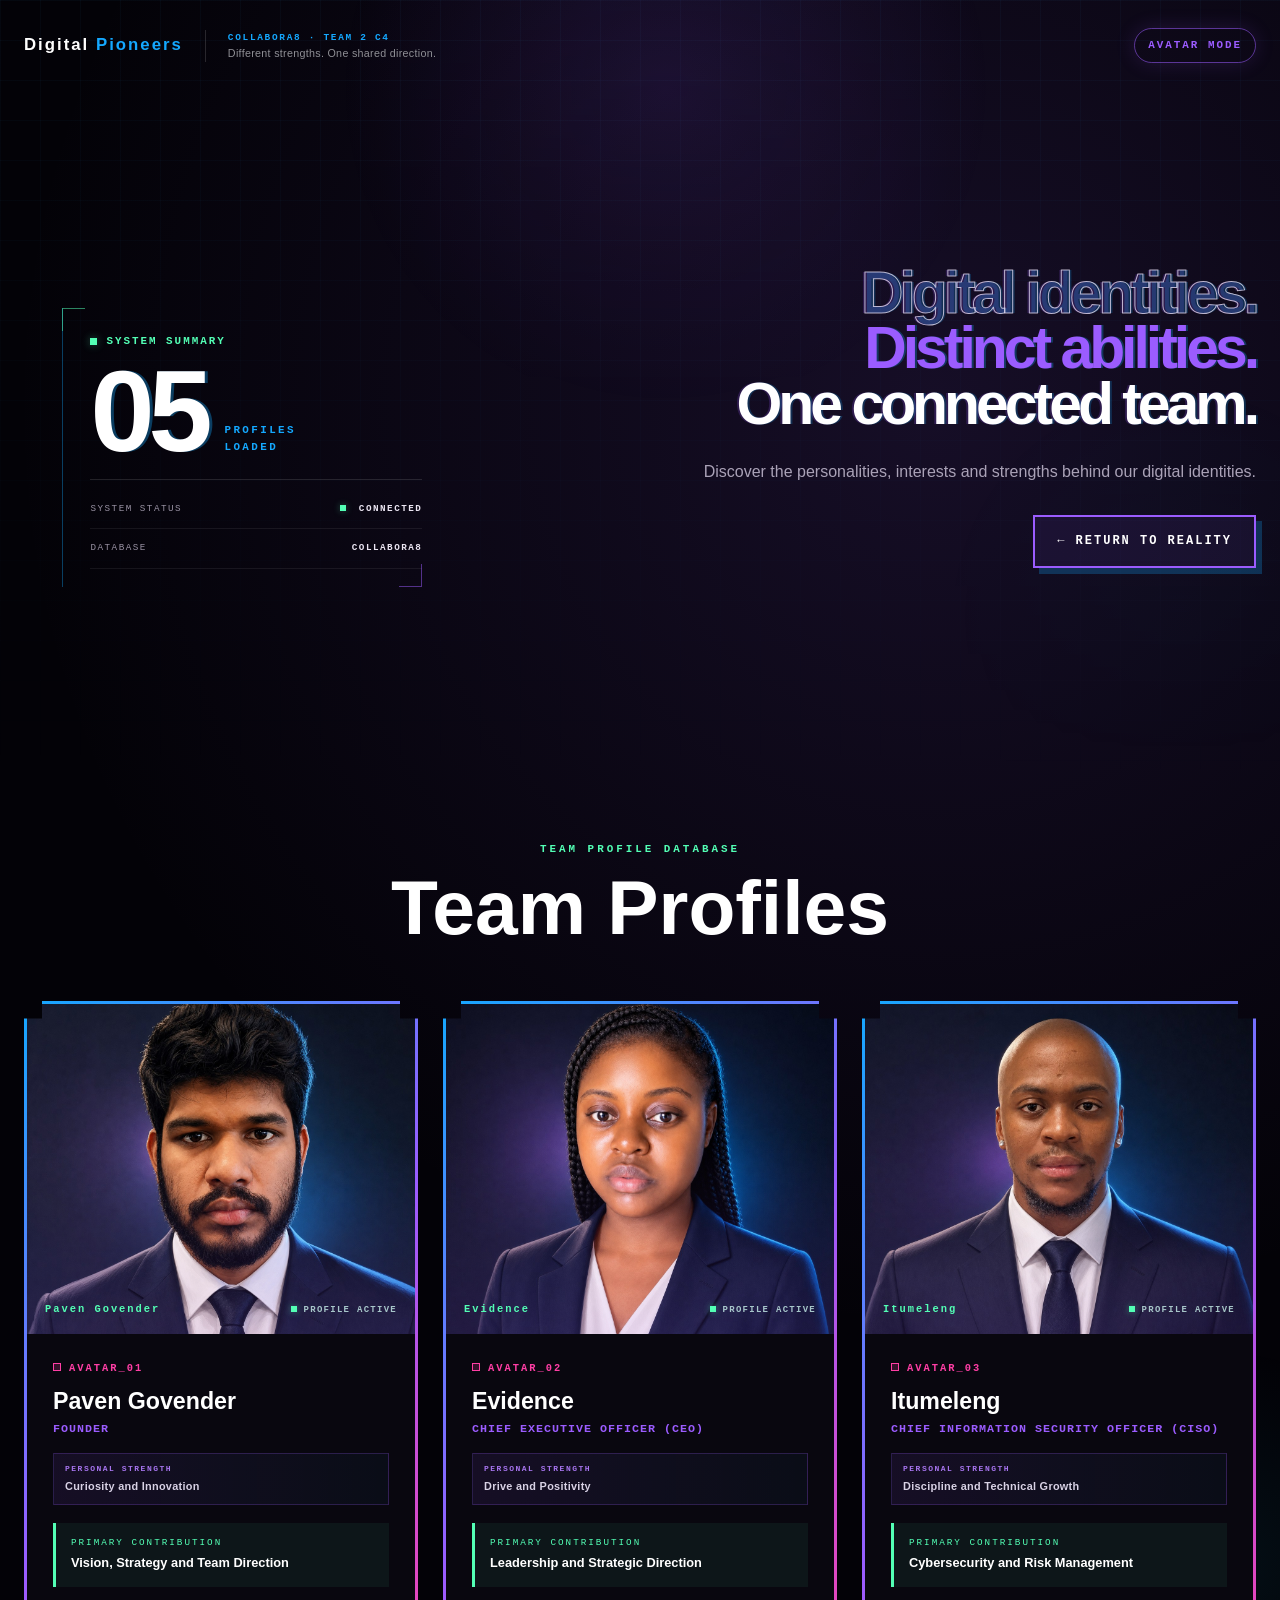
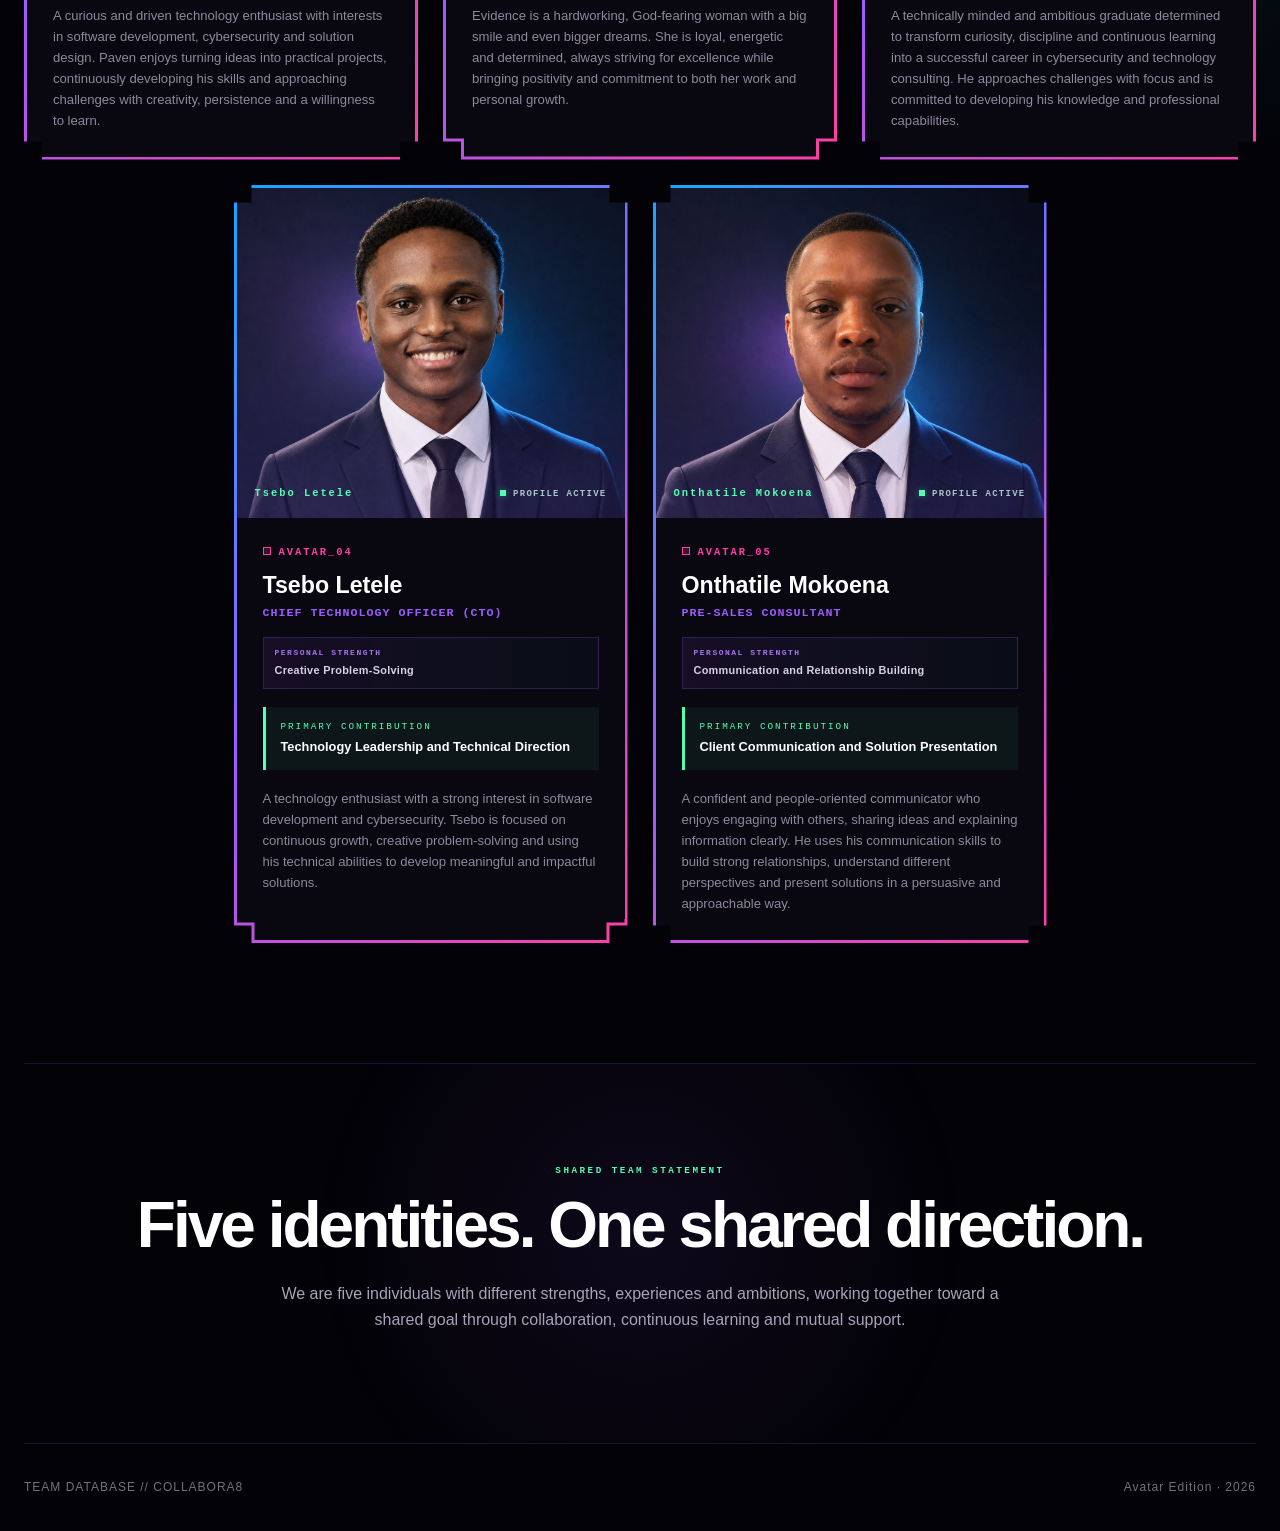
==== commit 1bd27782: "Add files via upload" ====
--- a/avatars.html
+++ b/avatars.html
@@ -38,10 +38,17 @@
 
     <div class="pixel-grid-background" aria-hidden="true"></div>
 
-    <nav class="navbar avatar-navbar">
-        <a class="brand" href="avatars.html">
-            Digital <span>Pioneers</span>
-        </a>
+    <nav class="navbar avatar-navbar">
+        <div class="team-identity">
+            <a class="brand" href="avatars.html">
+                Digital <span>Pioneers</span>
+            </a>
+
+            <div class="team-identity-copy">
+                <p>COLLABORA8 &middot; TEAM 2 C4</p>
+                <span>Different strengths. One shared direction.</span>
+            </div>
+        </div>
 
         <div class="mode-label avatar-mode-label">
             AVATAR MODE
@@ -83,9 +90,9 @@
                 <span class="avatar-heading-solid">One connected team.</span>
             </h1>
 
-            <p class="avatar-introduction">
-                The same five teammates, reconstructed as a connected digital
-                profile system.
+            <p class="avatar-introduction">
+                Discover the personalities, interests and strengths behind our
+                digital identities.
             </p>
 
             <a class="pixel-button page-transition" href="index.html">
@@ -106,7 +113,7 @@
                 <article class="avatar-card">
                     <div class="avatar-image-placeholder">
     <img
-        src="images/avatars/Paven-AI.jpeg"
+        src="images/avatars/Paven-AI-v2.jpeg"
         alt="AI avatar of Paven Govender"
     >
 
@@ -118,6 +125,11 @@
                         <p class="player-number">AVATAR_01</p>
                         <h3>Paven Govender</h3>
                         <p class="avatar-role">Founder</p>
+
+                        <p class="profile-strength-tag">
+                            <span>PERSONAL STRENGTH</span>
+                            Curiosity and Innovation
+                        </p>
 
                         <div class="ability">
                             <span>PRIMARY CONTRIBUTION</span>
@@ -137,7 +149,7 @@
                 <article class="avatar-card">
                     <div class="avatar-image-placeholder">
     <img
-        src="images/avatars/Evidence-AI.jpeg"
+        src="images/avatars/Evidence-AI-v2.jpeg"
         alt="AI avatar of Evidence"
     >
 
@@ -149,6 +161,11 @@
                         <p class="player-number">AVATAR_02</p>
                         <h3>Evidence</h3>
                         <p class="avatar-role">Chief Executive Officer (CEO)</p>
+
+                        <p class="profile-strength-tag">
+                            <span>PERSONAL STRENGTH</span>
+                            Drive and Positivity
+                        </p>
 
                         <div class="ability">
                             <span>PRIMARY CONTRIBUTION</span>
@@ -167,7 +184,7 @@
                 <article class="avatar-card">
                     <div class="avatar-image-placeholder">
     <img
-        src="images/avatars/itu-AI.jpeg"
+        src="images/avatars/Itumeleng-AI-v2.jpeg"
         alt="AI avatar of Itumeleng"
     >
 
@@ -179,6 +196,11 @@
                         <p class="player-number">AVATAR_03</p>
                         <h3>Itumeleng</h3>
                         <p class="avatar-role">Chief Information Security Officer (CISO)</p>
+
+                        <p class="profile-strength-tag">
+                            <span>PERSONAL STRENGTH</span>
+                            Discipline and Technical Growth
+                        </p>
 
                         <div class="ability">
                             <span>PRIMARY CONTRIBUTION</span>
@@ -198,7 +220,7 @@
                 <article class="avatar-card">
                     <div class="avatar-image-placeholder">
     <img
-        src="images/avatars/Tsebo-AI.jpeg"
+        src="images/avatars/Tsebo-AI-v2.jpeg"
         alt="AI avatar of Tsebo Letele"
     >
 
@@ -209,11 +231,16 @@
                     <div class="avatar-information">
                         <p class="player-number">AVATAR_04</p>
                         <h3>Tsebo Letele</h3>
-                        <p class="avatar-role">Software Developer</p>
-
-                        <div class="ability">
-                            <span>PRIMARY CONTRIBUTION</span>
-                            <strong>Software Development and Technical Implementation</strong>
+                        <p class="avatar-role">Chief Technology Officer (CTO)</p>
+
+                        <p class="profile-strength-tag">
+                            <span>PERSONAL STRENGTH</span>
+                            Creative Problem-Solving
+                        </p>
+
+                        <div class="ability">
+                            <span>PRIMARY CONTRIBUTION</span>
+                            <strong>Technology Leadership and Technical Direction</strong>
                         </div>
 
                         <p class="avatar-description">
@@ -228,7 +255,7 @@
                 <article class="avatar-card">
                     <div class="avatar-image-placeholder">
     <img
-        src="images/avatars/Onta - AI.jpeg"
+        src="images/avatars/Onthatile-AI-v2.jpeg"
         alt="AI avatar of Onthatile Mokoena"
     >
 
@@ -240,6 +267,11 @@
                         <p class="player-number">AVATAR_05</p>
                         <h3>Onthatile Mokoena</h3>
                         <p class="avatar-role">Pre-Sales Consultant</p>
+
+                        <p class="profile-strength-tag">
+                            <span>PERSONAL STRENGTH</span>
+                            Communication and Relationship Building
+                        </p>
 
                         <div class="ability">
                             <span>PRIMARY CONTRIBUTION</span>
@@ -256,9 +288,19 @@
                     </div>
                 </article>
 
-            </div>
-        </section>
-    </main>
+            </div>
+        </section>
+
+        <section class="avatar-closing-section">
+            <p>SHARED TEAM STATEMENT</p>
+            <h2>Five identities. One shared direction.</h2>
+            <p>
+                We are five individuals with different strengths, experiences
+                and ambitions, working together toward a shared goal through
+                collaboration, continuous learning and mutual support.
+            </p>
+        </section>
+    </main>
 
     <footer class="avatar-footer">
         <p>TEAM DATABASE // COLLABORA8</p>
--- a/css/base.css
+++ b/css/base.css
@@ -54,7 +54,7 @@
     outline-offset: 4px;
 }
 
-.navbar {
+.navbar {
     position: relative;
     z-index: 20;
 
@@ -64,8 +64,16 @@
 
     width: min(var(--page-width), calc(100% - 48px));
     margin: 0 auto;
-    padding: 28px 0;
-}
+    padding: 28px 0;
+}
+
+.team-identity {
+    display: flex;
+    align-items: center;
+    gap: 22px;
+
+    min-width: 0;
+}
 
 .brand {
     font-size: 1.05rem;
@@ -73,9 +81,37 @@
     letter-spacing: 2px;
 }
 
-.brand span {
-    color: var(--blue);
-}
+.brand span {
+    color: var(--blue);
+}
+
+.team-identity-copy {
+    padding-left: 22px;
+
+    border-left: 1px solid rgba(255, 255, 255, 0.14);
+}
+
+.team-identity-copy p,
+.team-identity-copy span {
+    display: block;
+}
+
+.team-identity-copy p {
+    color: var(--blue);
+
+    font-family: "Courier New", Courier, monospace;
+    font-size: 0.59rem;
+    font-weight: 900;
+    letter-spacing: 1.7px;
+}
+
+.team-identity-copy span {
+    color: #8f8f95;
+
+    font-size: 0.67rem;
+    letter-spacing: 0.3px;
+    white-space: nowrap;
+}
 
 .mode-label {
     padding: 8px 13px;
@@ -266,11 +302,41 @@
     }
 }
 
-@media (max-width: 700px) {
-    .navbar,
-    footer {
-        width: min(100% - 30px, var(--page-width));
-    }
+@media (max-width: 700px) {
+    .navbar,
+    footer {
+        width: min(100% - 30px, var(--page-width));
+    }
+
+    .navbar {
+        align-items: flex-start;
+        gap: 14px;
+    }
+
+    .team-identity {
+        align-items: flex-start;
+        flex-direction: column;
+        gap: 7px;
+    }
+
+    .team-identity-copy {
+        padding-left: 0;
+
+        border-left: 0;
+    }
+
+    .team-identity-copy span {
+        max-width: 215px;
+
+        line-height: 1.35;
+        white-space: normal;
+    }
+
+    .mode-label {
+        flex: 0 0 auto;
+
+        white-space: nowrap;
+    }
 
     footer {
         flex-direction: column;
--- a/css/avatar-team.css
+++ b/css/avatar-team.css
@@ -1207,7 +1207,7 @@
 }
 
 .avatar-role {
-    margin-bottom: 20px;
+    margin-bottom: 20px;
 
     color: var(--purple);
 
@@ -1220,6 +1220,36 @@
 
     transition: color 180ms ease;
 }
+
+.profile-strength-tag {
+    margin: -6px 0 18px;
+    padding: 9px 11px;
+
+    border: 1px solid rgba(155, 92, 255, 0.22);
+    background:
+        linear-gradient(
+            90deg,
+            rgba(155, 92, 255, 0.09),
+            rgba(20, 168, 255, 0.035)
+        );
+    color: #d9d2e5;
+
+    font-size: 0.68rem;
+    font-weight: 800;
+    letter-spacing: 0.3px;
+}
+
+.profile-strength-tag span {
+    display: block;
+
+    margin-bottom: 2px;
+
+    color: #a775ef;
+
+    font-family: "Courier New", Courier, monospace;
+    font-size: 0.5rem;
+    letter-spacing: 1.5px;
+}
 
 .ability {
     padding: 13px 15px;
@@ -1273,9 +1303,51 @@
     box-shadow: 0 0 18px rgba(83, 255, 181, 0.07);
 }
 
-.avatar-footer {
-    border-color: rgba(155, 92, 255, 0.18);
-}
+.avatar-footer {
+    border-color: rgba(155, 92, 255, 0.18);
+}
+
+.avatar-closing-section {
+    width: min(var(--page-width), calc(100% - 48px));
+    margin: 0 auto;
+    padding: 100px 24px 110px;
+
+    border-top: 1px solid rgba(155, 92, 255, 0.16);
+    background:
+        radial-gradient(
+            circle at 50% 45%,
+            rgba(119, 75, 202, 0.1),
+            transparent 50%
+        );
+
+    text-align: center;
+}
+
+.avatar-closing-section > p:first-child {
+    margin-bottom: 14px;
+
+    color: #53ffb5;
+
+    font-family: "Courier New", Courier, monospace;
+    font-size: 0.58rem;
+    font-weight: 900;
+    letter-spacing: 2.5px;
+}
+
+.avatar-closing-section h2 {
+    margin-bottom: 24px;
+
+    font-size: clamp(2.2rem, 5vw, 4.8rem);
+    line-height: 1;
+    letter-spacing: -3px;
+}
+
+.avatar-closing-section > p:last-child {
+    max-width: 760px;
+    margin: 0 auto;
+
+    color: #aaa2b7;
+}
 
 @media (max-width: 950px) {
     .avatar-grid {
@@ -1328,6 +1400,11 @@
 
     .avatar-selection-section::before {
         right: 0;
+    }
+
+    .avatar-closing-section {
+        width: min(100% - 30px, var(--page-width));
+        padding: 80px 16px 90px;
     }
 
     .avatar-hero {
